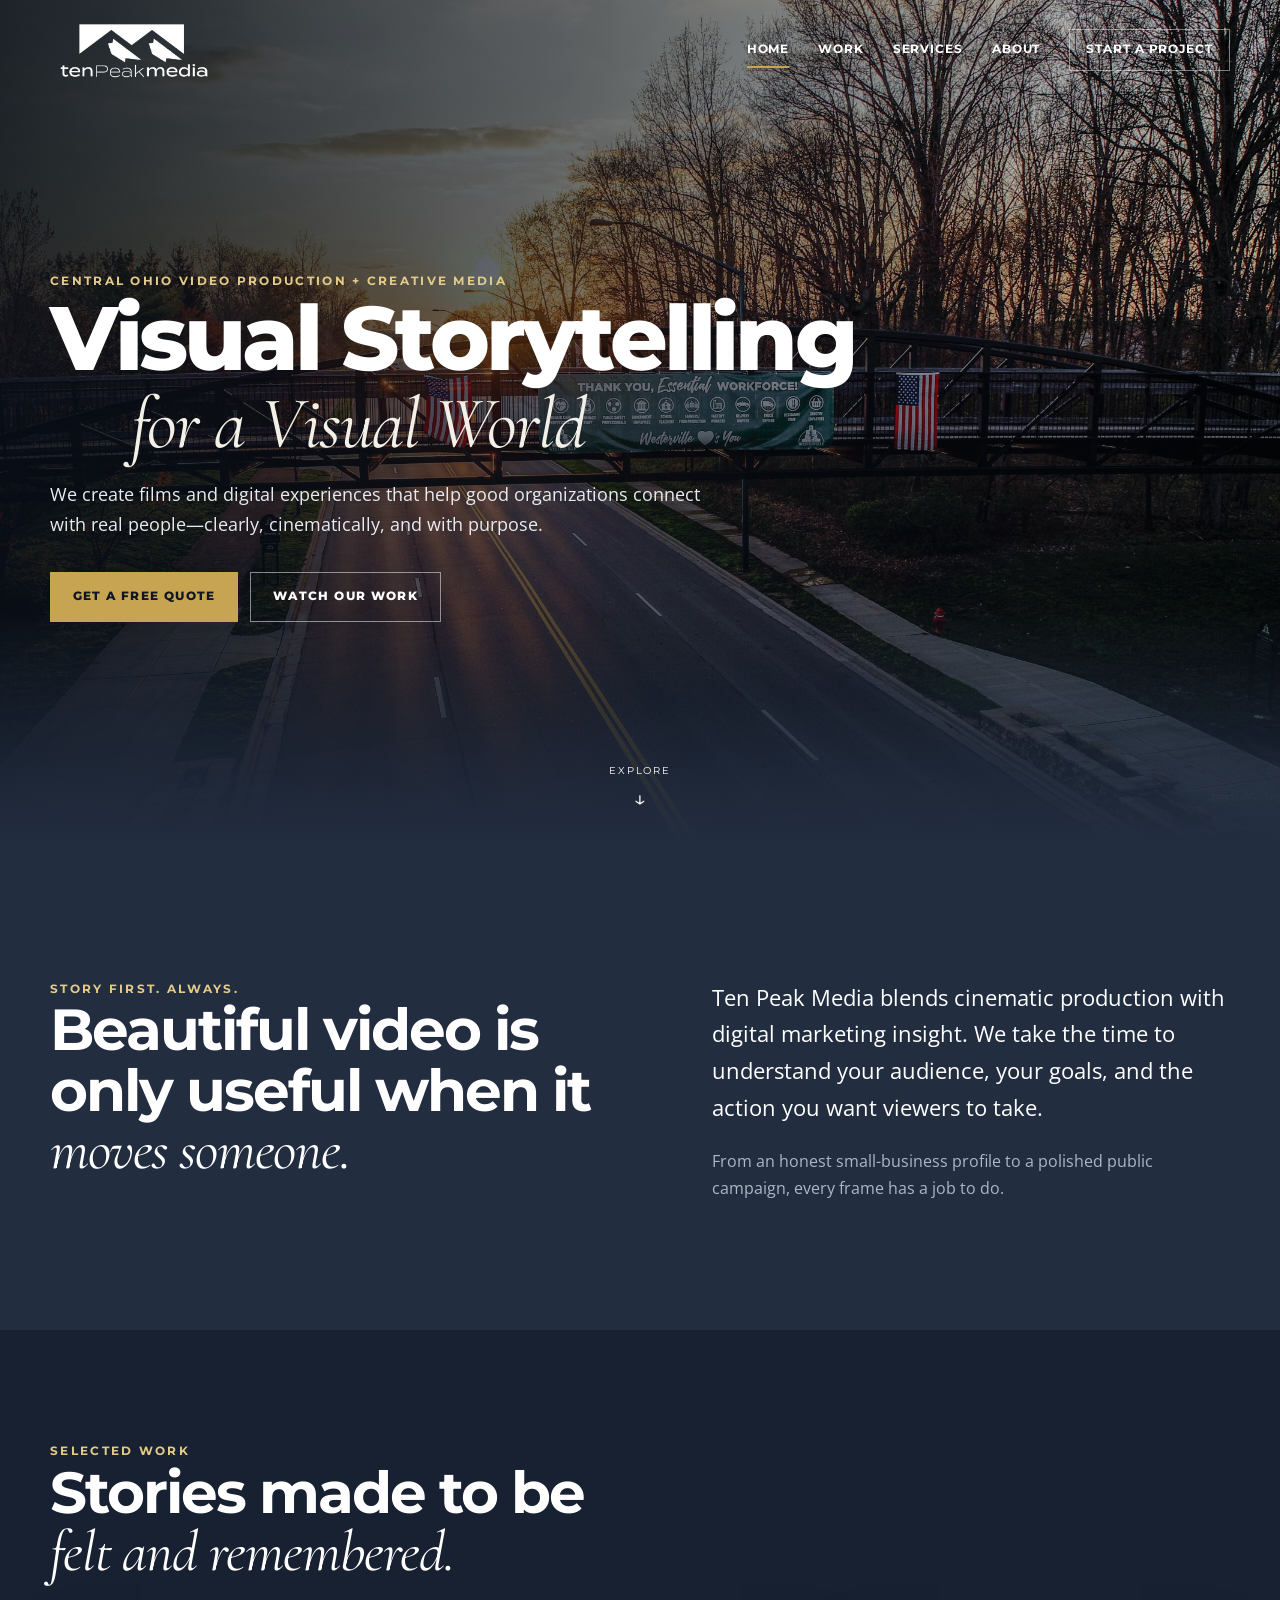
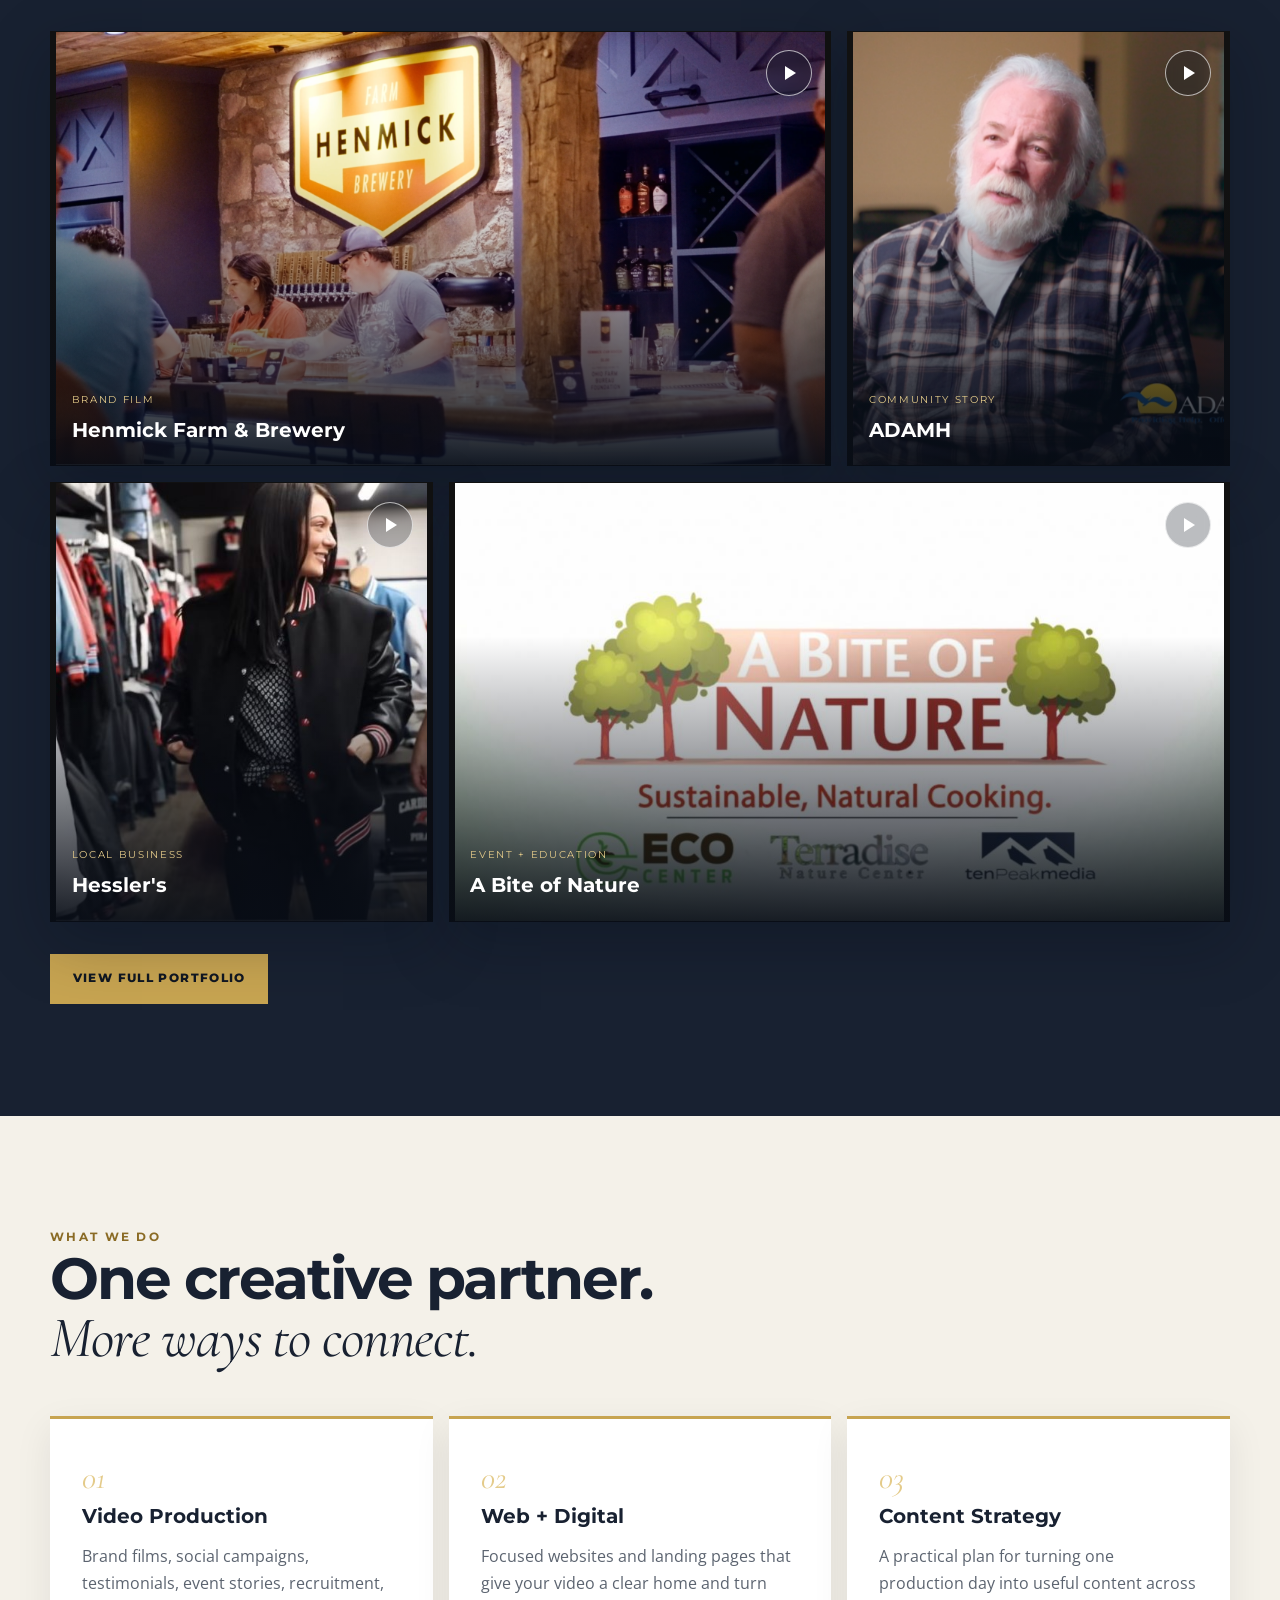
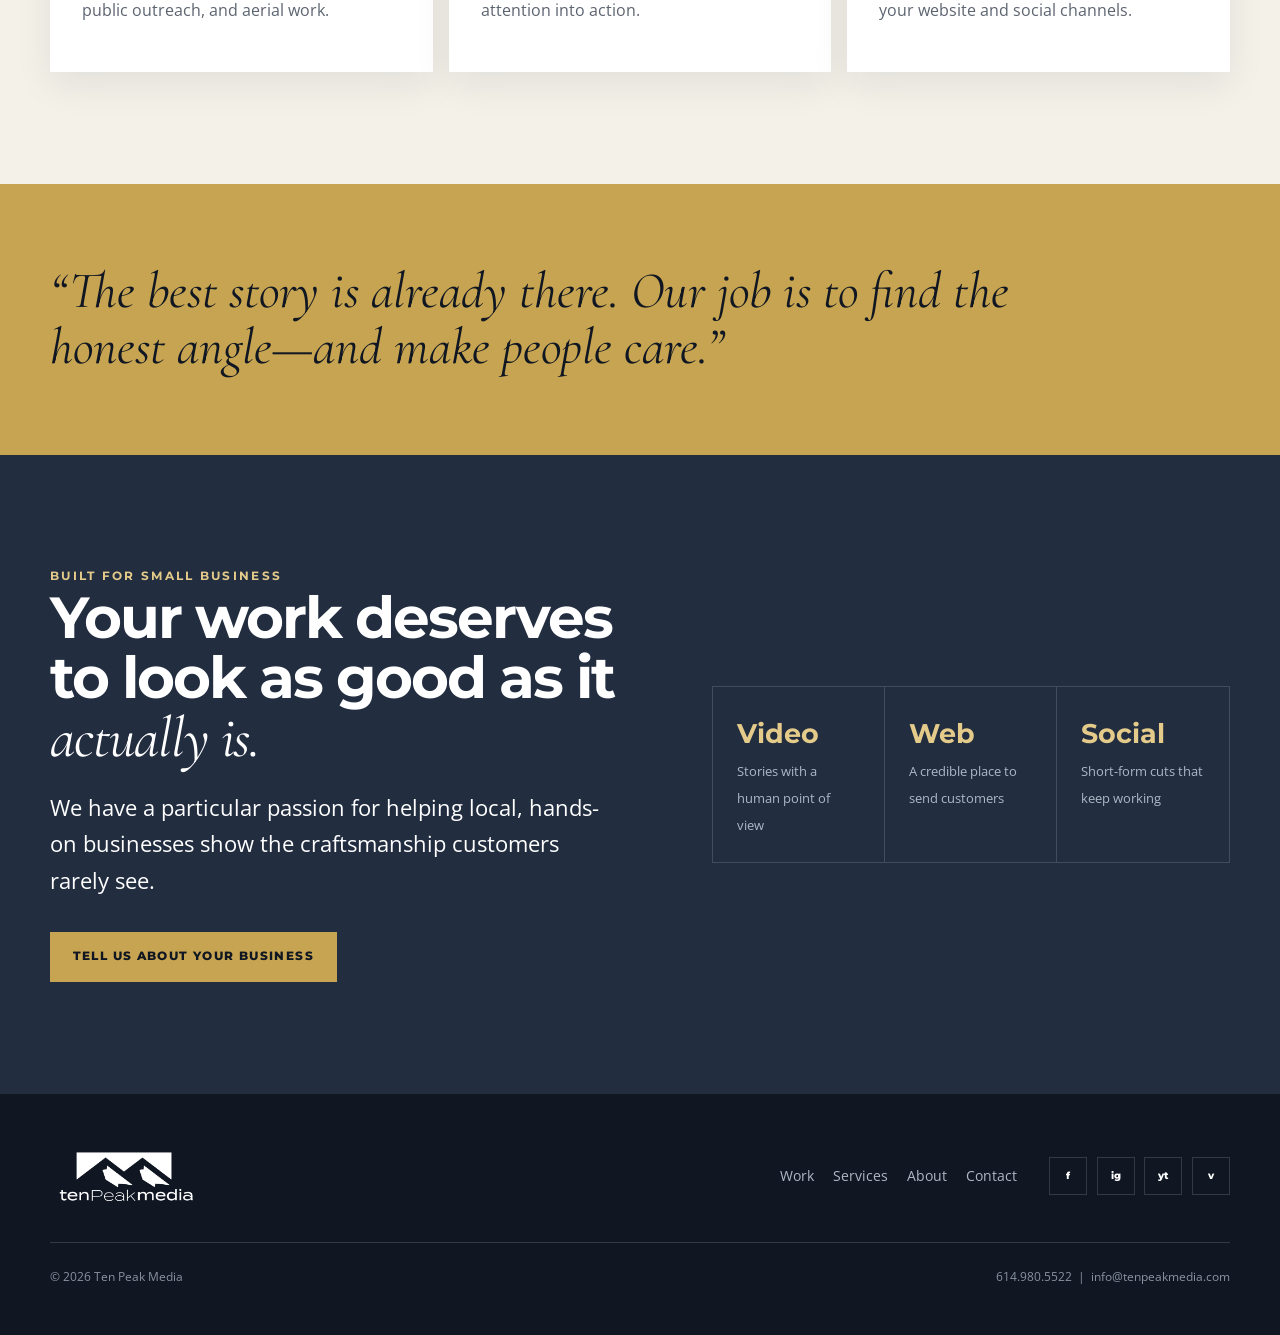
==== index.html @ 84ebcadd "Add files via upload" ====
<!doctype html>
<html lang="en">
<head>
  <meta charset="utf-8">
  <meta name="viewport" content="width=device-width, initial-scale=1">
  <meta name="description" content="Ten Peak Media creates cinematic video, social content, and websites for Central Ohio organizations and small businesses.">
  <title>Ten Peak Media | Visual Storytelling in Central Ohio</title>
  <link rel="icon" href="assets/images/favicon.png">
  <link rel="preconnect" href="https://fonts.googleapis.com">
  <link rel="preconnect" href="https://fonts.gstatic.com" crossorigin>
  <link href="https://fonts.googleapis.com/css2?family=Cormorant+Garamond:ital,wght@1,500;1,600&family=Montserrat:wght@600;700;800&family=Open+Sans:wght@400;600;700&display=swap" rel="stylesheet">
  <link rel="stylesheet" href="assets/css/style.css">
</head>
<body>
  <a class="skip-link" href="#main">Skip to content</a>
  <header class="site-header">
    <div class="container header-inner">
      <a class="brand" href="index.html" aria-label="Ten Peak Media home"><img src="assets/images/logo.png" alt="Ten Peak Media"></a>
      <button class="menu-toggle" type="button" aria-expanded="false" aria-label="Open menu"><span></span><span></span><span></span></button>
      <nav class="nav" aria-label="Main navigation">
        <a href="index.html" aria-current="page">Home</a>
        <a href="portfolio.html">Work</a>
        <a href="services.html">Services</a>
        <a href="about.html">About</a>
        <a class="nav-cta" href="contact.html">Start a Project</a>
      </nav>
    </div>
  </header>

  <main id="main">
    <section class="hero hero--home">
      <div class="container hero-content">
        <div class="eyebrow">Central Ohio Video Production + Creative Media</div>
        <h1>Visual Storytelling <span class="script">for a Visual World</span></h1>
        <p>We create films and digital experiences that help good organizations connect with real people—clearly, cinematically, and with purpose.</p>
        <div class="btn-row"><a class="btn" href="contact.html">Get a Free Quote</a><a class="btn btn--ghost" href="portfolio.html">Watch Our Work</a></div>
      </div>
      <a class="scroll-cue" href="#intro">Explore</a>
    </section>

    <section class="section" id="intro">
      <div class="container intro-grid reveal">
        <div>
          <div class="eyebrow">Story first. Always.</div>
          <h2>Beautiful video is only useful when it <span class="script">moves someone.</span></h2>
        </div>
        <div>
          <p class="lead">Ten Peak Media blends cinematic production with digital marketing insight. We take the time to understand your audience, your goals, and the action you want viewers to take.</p>
          <p class="muted">From an honest small-business profile to a polished public campaign, every frame has a job to do.</p>
        </div>
      </div>
    </section>

    <section class="section section--dark">
      <div class="container">
        <div class="reveal"><div class="eyebrow">Selected work</div><h2>Stories made to be <span class="script">felt and remembered.</span></h2></div>
        <div class="work-grid">
          <button class="work-card work-card--wide reveal" data-vimeo="739482300" data-title="Henmick Farm & Brewery"><img src="assets/images/henmick.png" alt="Henmick Farm and Brewery video"><span class="play" aria-hidden="true"></span><span class="work-meta"><small>Brand Film</small><strong>Henmick Farm & Brewery</strong></span></button>
          <button class="work-card reveal" data-vimeo="1177964370" data-title="ADAMH Community Story"><img src="assets/images/adamh.png" alt="ADAMH community story"><span class="play" aria-hidden="true"></span><span class="work-meta"><small>Community Story</small><strong>ADAMH</strong></span></button>
          <button class="work-card reveal" data-vimeo="471242614" data-title="Hessler's Screen Printing"><img src="assets/images/hesslers.jpg" alt="Hessler's Screen Printing video"><span class="play" aria-hidden="true"></span><span class="work-meta"><small>Local Business</small><strong>Hessler's</strong></span></button>
          <button class="work-card work-card--wide reveal" data-vimeo="594636166" data-title="A Bite of Nature"><img src="assets/images/nature.jpg" alt="A Bite of Nature video"><span class="play" aria-hidden="true"></span><span class="work-meta"><small>Event + Education</small><strong>A Bite of Nature</strong></span></button>
        </div>
        <div class="btn-row"><a class="btn" href="portfolio.html">View Full Portfolio</a></div>
      </div>
    </section>

    <section class="section section--paper">
      <div class="container">
        <div class="reveal"><div class="eyebrow">What we do</div><h2>One creative partner. <span class="script">More ways to connect.</span></h2></div>
        <div class="service-grid">
          <article class="service-card reveal"><span class="number">01</span><h3>Video Production</h3><p>Brand films, social campaigns, testimonials, event stories, recruitment, public outreach, and aerial work.</p></article>
          <article class="service-card reveal"><span class="number">02</span><h3>Web + Digital</h3><p>Focused websites and landing pages that give your video a clear home and turn attention into action.</p></article>
          <article class="service-card reveal"><span class="number">03</span><h3>Content Strategy</h3><p>A practical plan for turning one production day into useful content across your website and social channels.</p></article>
        </div>
      </div>
    </section>

    <section class="quote-band"><div class="container"><blockquote>“The best story is already there. Our job is to find the honest angle—and make people care.”</blockquote></div></section>

    <section class="section">
      <div class="container split reveal">
        <div><div class="eyebrow">Built for small business</div><h2>Your work deserves to look as good as it <span class="script">actually is.</span></h2><p class="lead">We have a particular passion for helping local, hands-on businesses show the craftsmanship customers rarely see.</p><div class="btn-row"><a class="btn" href="contact.html">Tell Us About Your Business</a></div></div>
        <div class="stats"><div class="stat"><strong>Video</strong><span>Stories with a human point of view</span></div><div class="stat"><strong>Web</strong><span>A credible place to send customers</span></div><div class="stat"><strong>Social</strong><span>Short-form cuts that keep working</span></div></div>
      </div>
    </section>
  </main>

  <footer class="site-footer">
    <div class="container"><div class="footer-top"><img class="footer-brand" src="assets/images/logo.png" alt="Ten Peak Media"><div class="footer-links"><a href="portfolio.html">Work</a><a href="services.html">Services</a><a href="about.html">About</a><a href="contact.html">Contact</a></div><div class="socials"><a href="https://www.facebook.com/TenPeakMedia" aria-label="Facebook">f</a><a href="https://www.instagram.com/tenpeakmedia/" aria-label="Instagram">ig</a><a href="https://www.youtube.com/channel/UCcM2OhE30b6K9aVcACZ6ZxA/" aria-label="YouTube">yt</a><a href="https://vimeo.com/user113154802" aria-label="Vimeo">v</a></div></div><div class="footer-bottom"><span>© <span data-year></span> Ten Peak Media</span><span>614.980.5522 &nbsp;|&nbsp; info@tenpeakmedia.com</span></div></div>
  </footer>

  <div class="lightbox" role="dialog" aria-modal="true" aria-hidden="true" aria-label="Video player"><div class="lightbox-inner"><button class="lightbox-close" type="button" aria-label="Close video">×</button><div class="lightbox-frame"><iframe title="Ten Peak Media video" allow="autoplay; fullscreen; picture-in-picture" allowfullscreen></iframe></div><div class="lightbox-title"></div></div></div>
  <script src="assets/js/app.js"></script>
</body>
</html>
---- assets/css/style.css ----
:root {
  --ink: #222d40;
  --ink-2: #182131;
  --ink-3: #101722;
  --paper: #f4f1e9;
  --white: #fff;
  --muted: #aeb7c5;
  --gold: #c7a451;
  --gold-light: #e4cb8a;
  --line: rgba(255,255,255,.15);
  --shadow: 0 20px 60px rgba(4,10,20,.28);
  --serif: "Cormorant Garamond", Georgia, serif;
  --sans: "Montserrat", Arial, sans-serif;
  --body: "Open Sans", Arial, sans-serif;
  --max: 1180px;
}

* { box-sizing: border-box; }
html { scroll-behavior: smooth; }
body {
  margin: 0;
  background: var(--ink);
  color: var(--white);
  font-family: var(--body);
  line-height: 1.7;
  -webkit-font-smoothing: antialiased;
}
img { display: block; max-width: 100%; }
a { color: inherit; }
button, input, select, textarea { font: inherit; }
.skip-link { position: fixed; left: 1rem; top: -5rem; z-index: 200; background: var(--gold); color: var(--ink-3); padding: .7rem 1rem; }
.skip-link:focus { top: 1rem; }
.container { width: min(calc(100% - 2rem), var(--max)); margin-inline: auto; }
.section { padding: 7rem 0; }
.section--tight { padding: 4.5rem 0; }
.section--paper { background: var(--paper); color: var(--ink-2); }
.section--dark { background: var(--ink-2); }
.eyebrow { color: var(--gold-light); font-family: var(--sans); font-size: .72rem; font-weight: 700; letter-spacing: .2em; text-transform: uppercase; }
.section--paper .eyebrow { color: #8a6b25; }
h1, h2, h3 { margin: 0 0 1rem; font-family: var(--sans); line-height: 1.05; }
h1 { font-size: clamp(2.8rem, 7vw, 6.8rem); font-weight: 800; letter-spacing: -.045em; }
h2 { font-size: clamp(2rem, 4.5vw, 4rem); letter-spacing: -.035em; }
h3 { font-size: 1.25rem; }
.script { display: block; font-family: var(--serif); font-style: italic; font-weight: 400; letter-spacing: -.02em; }
.lead { font-size: clamp(1.05rem, 1.7vw, 1.35rem); max-width: 780px; }
.muted { color: var(--muted); }
.btn { display: inline-flex; align-items: center; justify-content: center; min-height: 48px; padding: .9rem 1.35rem; border: 1px solid var(--gold); background: var(--gold); color: var(--ink-3); font-family: var(--sans); font-size: .72rem; font-weight: 800; letter-spacing: .12em; text-decoration: none; text-transform: uppercase; transition: .2s ease; cursor: pointer; }
.btn:hover, .btn:focus-visible { background: var(--gold-light); border-color: var(--gold-light); transform: translateY(-2px); }
.btn--ghost { background: transparent; color: var(--white); border-color: rgba(255,255,255,.5); }
.btn--ghost:hover, .btn--ghost:focus-visible { background: var(--white); border-color: var(--white); color: var(--ink-3); }
.btn-row { display: flex; flex-wrap: wrap; gap: .75rem; margin-top: 2rem; }

.site-header { position: absolute; inset: 0 0 auto; z-index: 30; padding: 1rem 0; transition: .25s ease; }
.site-header.is-scrolled { position: fixed; background: rgba(16,23,34,.94); box-shadow: 0 8px 30px rgba(0,0,0,.25); backdrop-filter: blur(16px); }
.header-inner { display: flex; align-items: center; justify-content: space-between; min-height: 68px; }
.brand { display: inline-flex; align-items: center; width: 160px; height: 62px; overflow: hidden; }
.brand img { width: 100%; filter: brightness(0) invert(1); }
.nav { display: flex; align-items: center; gap: 1.8rem; }
.nav a { position: relative; font-family: var(--sans); font-size: .72rem; font-weight: 700; letter-spacing: .08em; text-decoration: none; text-transform: uppercase; }
.nav a::after { content: ""; position: absolute; left: 0; right: 100%; bottom: -.5rem; height: 2px; background: var(--gold); transition: right .2s ease; }
.nav a:hover::after, .nav a[aria-current="page"]::after { right: 0; }
.nav .nav-cta { padding: .65rem 1rem; border: 1px solid rgba(255,255,255,.45); }
.nav .nav-cta::after { display: none; }
.menu-toggle { display: none; border: 0; background: transparent; color: var(--white); width: 46px; height: 46px; padding: 10px; }
.menu-toggle span { display: block; height: 2px; background: currentColor; margin: 6px 0; }

.hero { position: relative; min-height: 94svh; display: grid; align-items: center; overflow: hidden; background: var(--ink-3); }
.hero::before { content: ""; position: absolute; inset: 0; background-position: center; background-size: cover; background-repeat: no-repeat; transform: scale(1.02); }
.hero--home::before,
.hero--error::before { background-image: linear-gradient(90deg, rgba(9,15,24,.88) 0%, rgba(9,15,24,.5) 53%, rgba(9,15,24,.15)), linear-gradient(0deg, rgba(9,15,24,.52), transparent 55%), url("../images/hero.jpg"); }
.hero::after { content: ""; position: absolute; inset: auto 0 0; height: 28%; background: linear-gradient(transparent, var(--ink)); }
.hero-content { position: relative; z-index: 2; padding: 10rem 0 7rem; }
.hero h1 { max-width: 900px; }
.hero h1 .script { font-size: .82em; color: #f3f0e8; margin-left: 1.1em; }
.hero p { max-width: 680px; font-size: 1.1rem; color: #e7ebf1; }
.scroll-cue { position: absolute; z-index: 3; bottom: 1.8rem; left: 50%; transform: translateX(-50%); font-family: var(--sans); font-size: .62rem; letter-spacing: .2em; text-decoration: none; text-transform: uppercase; }
.scroll-cue::after { content: "↓"; display: block; text-align: center; font-size: 1.4rem; animation: bob 1.5s infinite; }
@keyframes bob { 50% { transform: translateY(5px); } }

.page-hero { position: relative; padding: 12rem 0 5rem; background-position: center; background-size: cover; background-repeat: no-repeat; }
.page-hero--portfolio { background-image: linear-gradient(125deg, rgba(15,22,33,.92), rgba(34,45,64,.76)), url("../images/eac-august.jpg"); }
.page-hero--services { background-image: linear-gradient(125deg, rgba(15,22,33,.92), rgba(34,45,64,.76)), url("../images/hesslers.jpg"); }
.page-hero--about { background-image: linear-gradient(125deg, rgba(15,22,33,.92), rgba(34,45,64,.76)), url("../images/adam.jpg"); }
.page-hero--contact { background-image: linear-gradient(125deg, rgba(15,22,33,.92), rgba(34,45,64,.76)), url("../images/hero.jpg"); }
.page-hero--contractors { background-image: linear-gradient(125deg, rgba(15,22,33,.92), rgba(34,45,64,.76)), url("../images/macleod-driveway.jpg"); }
.page-hero--contractors { min-height: 82svh; display: grid; align-items: center; background-position: center; }
.page-hero p { max-width: 720px; font-size: 1.15rem; }
.back-link { display: inline-flex; gap: .55rem; align-items: center; margin-bottom: 2rem; color: var(--gold-light); font-family: var(--sans); font-size: .72rem; font-weight: 700; letter-spacing: .12em; text-decoration: none; text-transform: uppercase; }

.intro-grid, .split { display: grid; grid-template-columns: 1.05fr .95fr; gap: clamp(2.5rem, 7vw, 7rem); align-items: center; }
.intro-grid h2 { max-width: 680px; }
.stats { display: grid; grid-template-columns: repeat(3, 1fr); border: 1px solid var(--line); }
.stat { padding: 1.5rem; border-right: 1px solid var(--line); }
.stat:last-child { border: 0; }
.stat strong { display: block; color: var(--gold-light); font-family: var(--sans); font-size: 1.7rem; }
.stat span { color: var(--muted); font-size: .8rem; }

.work-grid { display: grid; grid-template-columns: repeat(12, 1fr); gap: 1rem; margin-top: 3rem; }
.work-card { position: relative; grid-column: span 4; min-height: 310px; overflow: hidden; border: 0; background: #111; color: var(--white); text-align: left; cursor: pointer; box-shadow: var(--shadow); }
.work-card--wide { grid-column: span 8; }
.work-card img { width: 100%; height: 100%; object-fit: cover; transition: transform .6s ease, filter .35s ease; }
.work-card::after { content: ""; position: absolute; inset: 0; background: linear-gradient(transparent 35%, rgba(8,13,22,.93)); }
.work-card:hover img { transform: scale(1.045); filter: saturate(1.12); }
.work-meta { position: absolute; z-index: 2; inset: auto 1.35rem 1.2rem; }
.work-meta small { display: block; color: var(--gold-light); font-family: var(--sans); font-size: .65rem; letter-spacing: .16em; text-transform: uppercase; }
.work-meta strong { display: block; margin-top: .3rem; font-family: var(--sans); font-size: 1.25rem; }
.play { position: absolute; z-index: 3; top: 1.2rem; right: 1.2rem; width: 46px; height: 46px; display: grid; place-items: center; border: 1px solid rgba(255,255,255,.65); border-radius: 50%; background: rgba(15,22,33,.28); backdrop-filter: blur(6px); }
.play::before { content: ""; margin-left: 3px; border-width: 7px 0 7px 11px; border-style: solid; border-color: transparent transparent transparent white; }

.service-grid { display: grid; grid-template-columns: repeat(3, 1fr); gap: 1rem; margin-top: 3rem; }
.service-card { padding: 2rem; border-top: 3px solid var(--gold); background: rgba(255,255,255,.05); }
.service-card .number { color: var(--gold-light); font-family: var(--serif); font-size: 2rem; font-style: italic; }
.service-card p { color: var(--muted); }
.section--paper .service-card { background: white; box-shadow: 0 12px 35px rgba(16,23,34,.08); }
.section--paper .service-card p { color: #5c6470; }

.quote-band { padding: 5rem 0; background: var(--gold); color: var(--ink-3); }
.quote-band blockquote { margin: 0; max-width: 980px; font-family: var(--serif); font-size: clamp(2rem, 4vw, 4rem); font-style: italic; line-height: 1.08; }

.story-image { position: relative; }
.story-image::before { content: ""; position: absolute; inset: 1.5rem -1.5rem -1.5rem 1.5rem; border: 1px solid var(--gold); }
.story-image img { position: relative; width: 100%; aspect-ratio: 4/4.3; object-fit: cover; box-shadow: var(--shadow); }
.check-list { list-style: none; padding: 0; margin: 1.5rem 0 0; }
.check-list li { position: relative; padding: .65rem 0 .65rem 1.8rem; border-bottom: 1px solid rgba(255,255,255,.1); }
.check-list li::before { content: "✓"; position: absolute; left: 0; color: var(--gold-light); font-weight: 800; }
.section--paper .check-list li { border-color: rgba(16,23,34,.1); }

.case-study { display: grid; grid-template-columns: 1fr 1fr; background: var(--ink-3); box-shadow: var(--shadow); }
.case-study-media img { width: 100%; height: 100%; min-height: 510px; object-fit: cover; }
.case-study-copy { padding: clamp(2rem, 5vw, 5rem); align-self: center; }
.case-study-copy p { color: var(--muted); }
.case-study-tags { display: flex; flex-wrap: wrap; gap: .5rem; margin: 1.5rem 0; }
.tag { padding: .35rem .65rem; border: 1px solid rgba(255,255,255,.2); color: var(--gold-light); font-family: var(--sans); font-size: .62rem; letter-spacing: .1em; text-transform: uppercase; }

.featured-proof { display: grid; grid-template-columns: 1.2fr .8fr; gap: clamp(2rem, 5vw, 5rem); align-items: center; }
.featured-proof .work-card { grid-column: auto; width: 100%; min-height: 460px; }
.featured-proof-copy p { color: var(--muted); }
.partnership-grid { display: grid; grid-template-columns: repeat(3, 1fr); gap: 1rem; margin-top: 3rem; }
.partnership-card { position: relative; padding: 2.25rem 2rem; border: 1px solid rgba(255,255,255,.16); background: rgba(255,255,255,.045); }
.partnership-card::before { content: attr(data-number); display: block; margin-bottom: 1.5rem; color: var(--gold-light); font-family: var(--serif); font-size: 2rem; font-style: italic; }
.partnership-card p { color: var(--muted); }
.partnership-card--featured { border-color: var(--gold); background: rgba(199,164,81,.09); }
.partnership-note { max-width: 820px; margin-top: 2rem; color: var(--muted); }

.process { display: grid; grid-template-columns: repeat(4, 1fr); margin-top: 3rem; counter-reset: step; }
.process article { position: relative; padding: 2rem; border: 1px solid rgba(16,23,34,.14); border-right: 0; counter-increment: step; }
.process article:last-child { border-right: 1px solid rgba(16,23,34,.14); }
.process article::before { content: "0" counter(step); display: block; margin-bottom: 2rem; color: #8a6b25; font-family: var(--serif); font-size: 2rem; font-style: italic; }

.form-grid { display: grid; grid-template-columns: 1fr 1fr; gap: 1rem; }
.field { display: grid; gap: .4rem; }
.field--full { grid-column: 1 / -1; }
.field label { font-family: var(--sans); font-size: .7rem; font-weight: 700; letter-spacing: .1em; text-transform: uppercase; }
.field input, .field select, .field textarea { width: 100%; border: 1px solid rgba(255,255,255,.18); border-radius: 0; background: rgba(255,255,255,.07); color: white; padding: .9rem 1rem; outline: none; }
.field select option { color: var(--ink-3); }
.field input:focus, .field select:focus, .field textarea:focus { border-color: var(--gold); box-shadow: 0 0 0 2px rgba(199,164,81,.15); }
.field textarea { min-height: 150px; resize: vertical; }
.form-note { margin-top: 1rem; color: var(--muted); font-size: .8rem; }

.site-footer { padding: 3rem 0; background: var(--ink-3); }
.footer-top { display: grid; grid-template-columns: 1fr auto auto; gap: 2rem; align-items: center; padding-bottom: 2rem; border-bottom: 1px solid var(--line); }
.footer-brand { width: 145px; filter: brightness(0) invert(1); }
.footer-links { display: flex; flex-wrap: wrap; gap: 1.2rem; }
.footer-links a { color: var(--muted); font-size: .85rem; text-decoration: none; }
.footer-links a:hover { color: white; }
.socials { display: flex; gap: .6rem; }
.socials a { width: 38px; height: 38px; display: grid; place-items: center; border: 1px solid var(--line); text-decoration: none; font-family: var(--sans); font-size: .65rem; font-weight: 800; }
.footer-bottom { display: flex; justify-content: space-between; gap: 1rem; margin-top: 1.5rem; color: #8993a1; font-size: .75rem; }

.lightbox { position: fixed; inset: 0; z-index: 100; display: none; place-items: center; padding: 2rem; background: rgba(5,8,14,.94); }
.lightbox.is-open { display: grid; }
.lightbox-inner { width: min(1100px, 100%); }
.lightbox-frame { position: relative; aspect-ratio: 16/9; background: #000; }
.lightbox-frame iframe { position: absolute; inset: 0; width: 100%; height: 100%; border: 0; }
.lightbox-close { float: right; margin-bottom: .7rem; border: 0; background: transparent; color: white; font-size: 2rem; cursor: pointer; }
.lightbox-title { margin-top: .8rem; font-family: var(--sans); font-weight: 700; }
.reveal { opacity: 0; transform: translateY(22px); transition: opacity .7s ease, transform .7s ease; }
.reveal.is-visible { opacity: 1; transform: none; }

@media (max-width: 900px) {
  .menu-toggle { display: block; }
  .nav { position: fixed; inset: 0; z-index: -1; display: grid; place-content: center; gap: 1.4rem; background: rgba(16,23,34,.98); opacity: 0; visibility: hidden; transition: .2s ease; }
  .nav.is-open { z-index: 20; opacity: 1; visibility: visible; }
  .nav a { font-size: 1.25rem; text-align: center; }
  .menu-toggle { position: relative; z-index: 21; }
  .intro-grid, .split { grid-template-columns: 1fr; }
  .work-card, .work-card--wide { grid-column: span 6; }
  .service-grid { grid-template-columns: 1fr 1fr; }
  .process { grid-template-columns: 1fr 1fr; }
  .process article:nth-child(2) { border-right: 1px solid rgba(16,23,34,.14); }
  .case-study { grid-template-columns: 1fr; }
  .case-study-media img { min-height: 360px; max-height: 550px; }
  .featured-proof { grid-template-columns: 1fr; }
  .featured-proof .work-card { min-height: 380px; }
  .partnership-grid { grid-template-columns: 1fr; }
  .footer-top { grid-template-columns: 1fr; }
}

@media (max-width: 620px) {
  .section { padding: 5rem 0; }
  .hero h1 .script { margin-left: 0; }
  .stats, .service-grid, .process, .form-grid { grid-template-columns: 1fr; }
  .stat { border-right: 0; border-bottom: 1px solid var(--line); }
  .stat:last-child { border-bottom: 0; }
  .work-card, .work-card--wide { grid-column: 1 / -1; min-height: 270px; }
  .process article, .process article:nth-child(2) { border-right: 1px solid rgba(16,23,34,.14); border-bottom: 0; }
  .process article:last-child { border-bottom: 1px solid rgba(16,23,34,.14); }
  .field--full { grid-column: auto; }
  .footer-bottom { flex-direction: column; }
  .lightbox { padding: 1rem; }
}

@media (prefers-reduced-motion: reduce) {
  *, *::before, *::after { scroll-behavior: auto !important; animation: none !important; transition: none !important; }
  .reveal { opacity: 1; transform: none; }
}
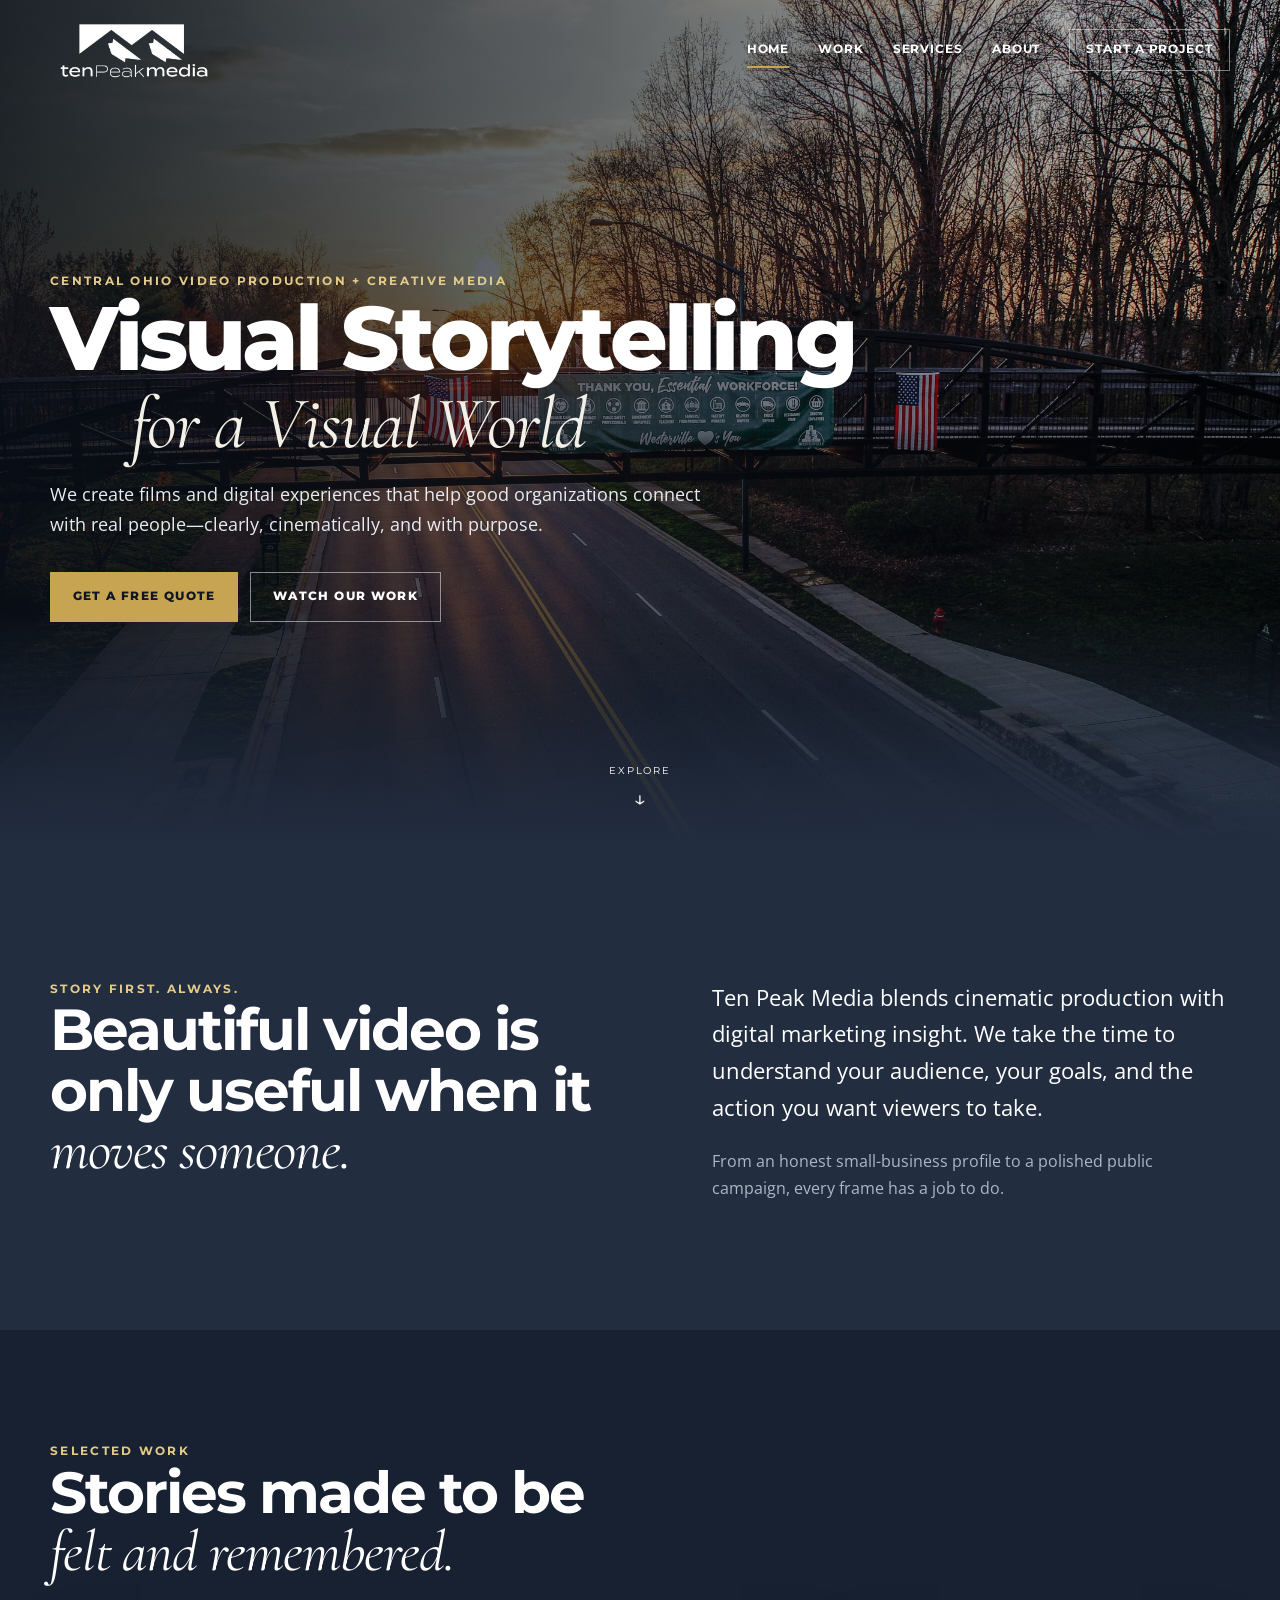
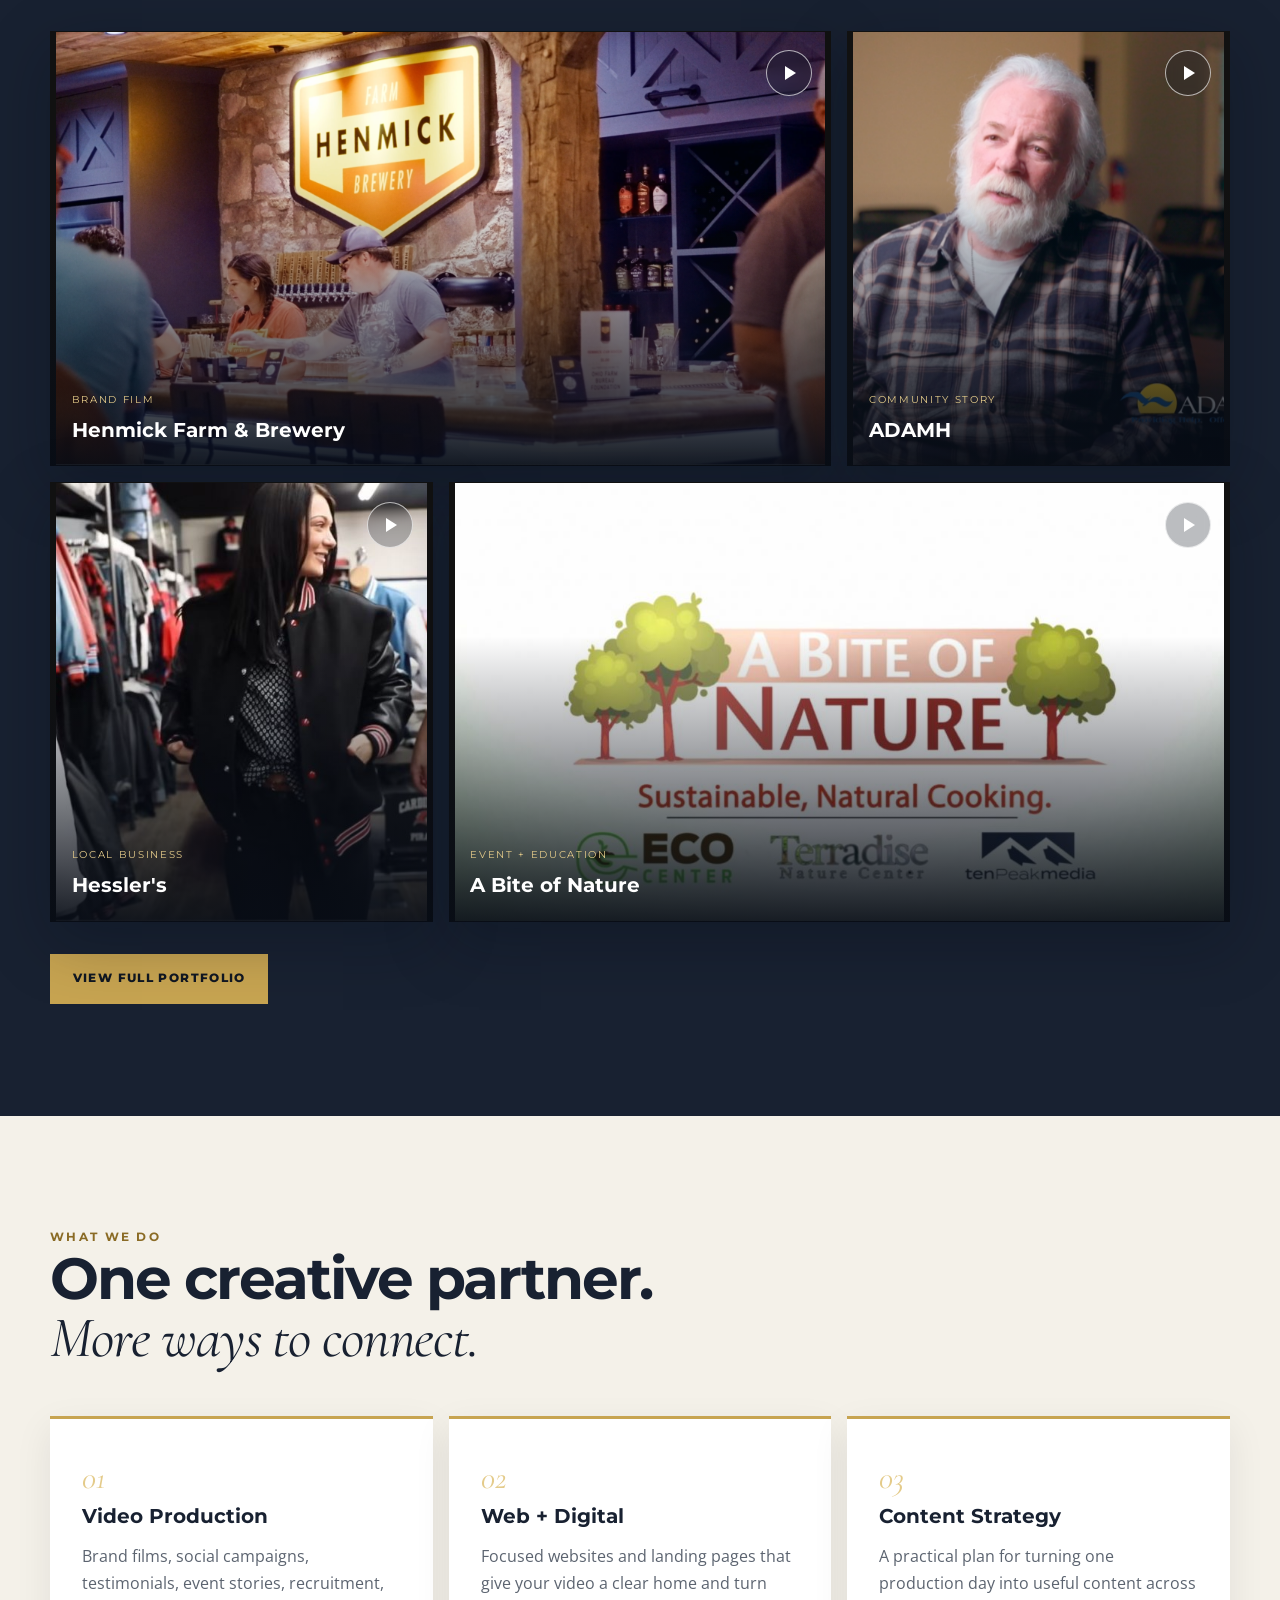
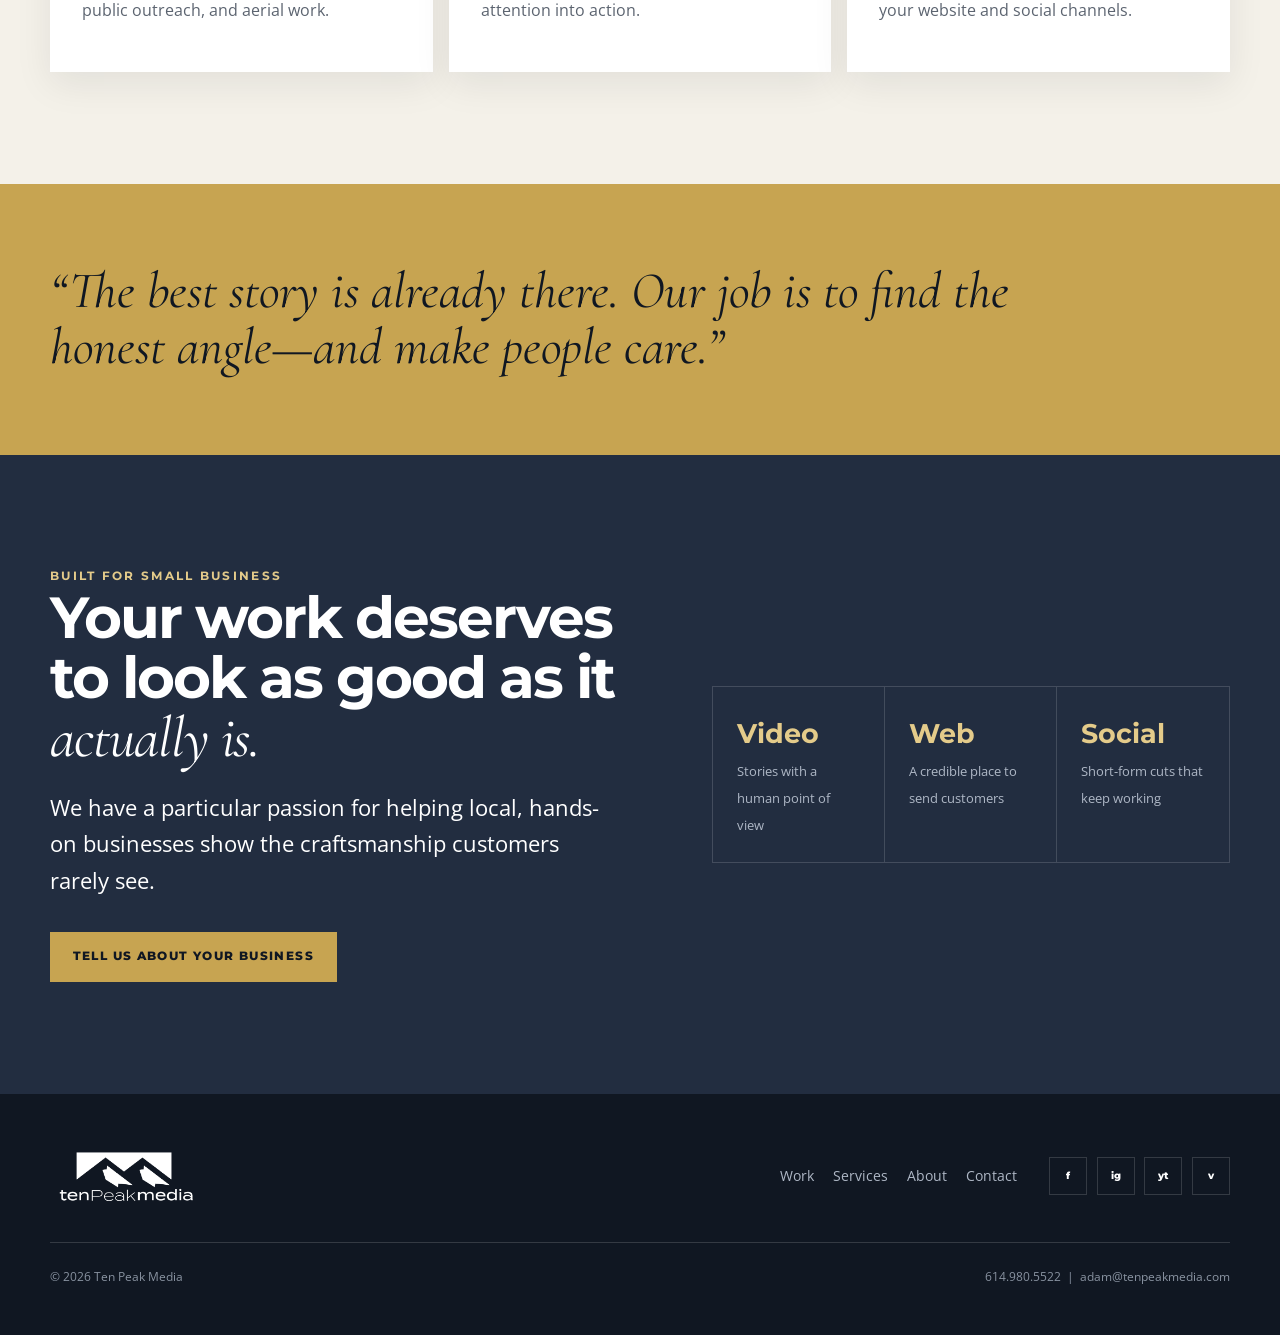
==== commit dea41e61: "Add files via upload" ====
--- a/index.html
+++ b/index.html
@@ -86,7 +86,7 @@
   </main>
 
   <footer class="site-footer">
-    <div class="container"><div class="footer-top"><img class="footer-brand" src="assets/images/logo.png" alt="Ten Peak Media"><div class="footer-links"><a href="portfolio.html">Work</a><a href="services.html">Services</a><a href="about.html">About</a><a href="contact.html">Contact</a></div><div class="socials"><a href="https://www.facebook.com/TenPeakMedia" aria-label="Facebook">f</a><a href="https://www.instagram.com/tenpeakmedia/" aria-label="Instagram">ig</a><a href="https://www.youtube.com/channel/UCcM2OhE30b6K9aVcACZ6ZxA/" aria-label="YouTube">yt</a><a href="https://vimeo.com/user113154802" aria-label="Vimeo">v</a></div></div><div class="footer-bottom"><span>© <span data-year></span> Ten Peak Media</span><span>614.980.5522 &nbsp;|&nbsp; info@tenpeakmedia.com</span></div></div>
+    <div class="container"><div class="footer-top"><img class="footer-brand" src="assets/images/logo.png" alt="Ten Peak Media"><div class="footer-links"><a href="portfolio.html">Work</a><a href="services.html">Services</a><a href="about.html">About</a><a href="contact.html">Contact</a></div><div class="socials"><a href="https://www.facebook.com/TenPeakMedia" aria-label="Facebook">f</a><a href="https://www.instagram.com/tenpeakmedia/" aria-label="Instagram">ig</a><a href="https://www.youtube.com/channel/UCcM2OhE30b6K9aVcACZ6ZxA/" aria-label="YouTube">yt</a><a href="https://vimeo.com/user113154802" aria-label="Vimeo">v</a></div></div><div class="footer-bottom"><span>© <span data-year></span> Ten Peak Media</span><span>614.980.5522 &nbsp;|&nbsp; adam@tenpeakmedia.com</span></div></div>
   </footer>
 
   <div class="lightbox" role="dialog" aria-modal="true" aria-hidden="true" aria-label="Video player"><div class="lightbox-inner"><button class="lightbox-close" type="button" aria-label="Close video">×</button><div class="lightbox-frame"><iframe title="Ten Peak Media video" allow="autoplay; fullscreen; picture-in-picture" allowfullscreen></iframe></div><div class="lightbox-title"></div></div></div>
